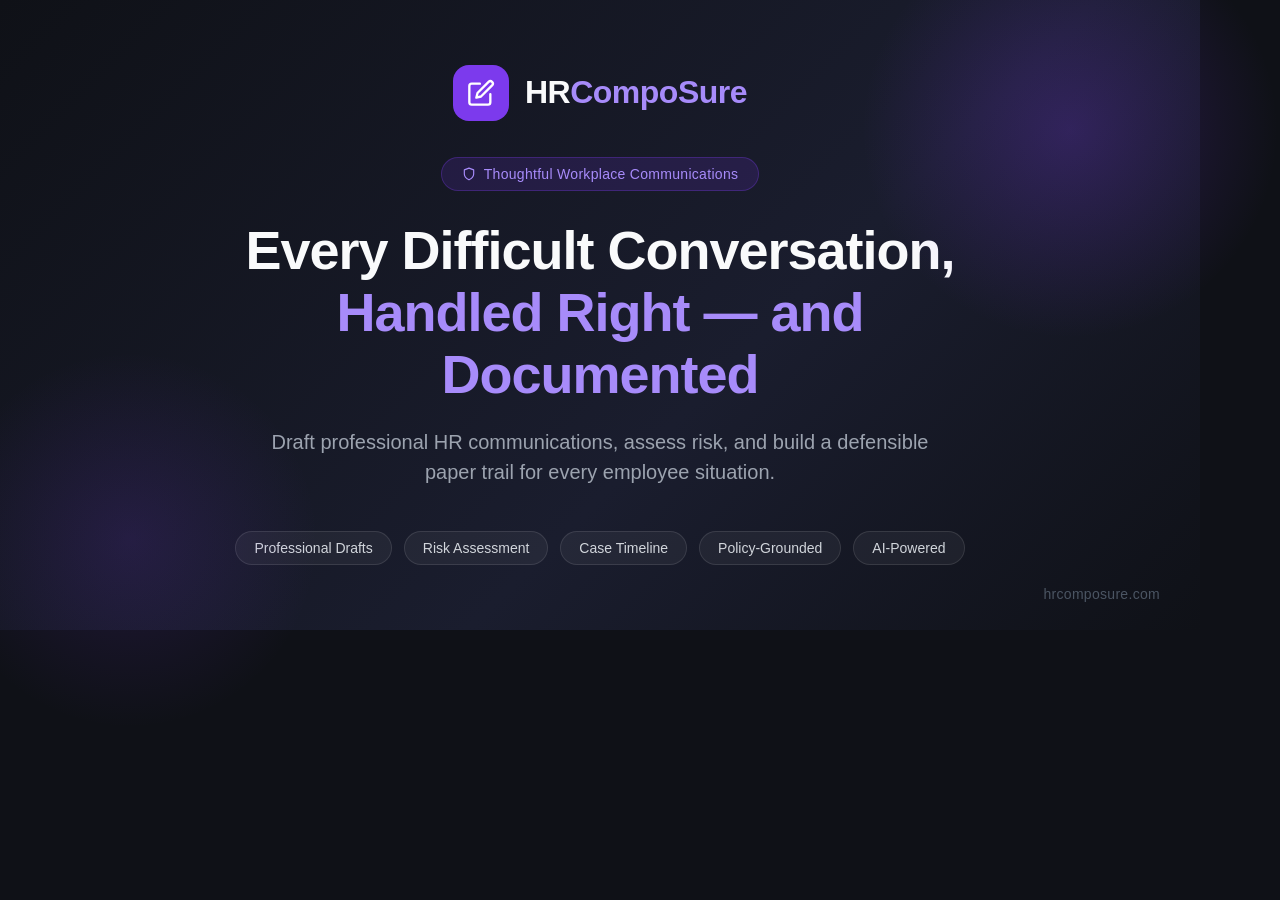
==== public/og-image.html @ e0397f3d "Add branded og-image and og-image template Co-Authored-By: Claude Sonnet 4.6 <noreply@anthropic.com>" ====
<!DOCTYPE html>
<html>
<head>
<meta charset="UTF-8" />
<style>
  * { margin: 0; padding: 0; box-sizing: border-box; }
  body {
    width: 1200px;
    height: 630px;
    overflow: hidden;
    font-family: -apple-system, BlinkMacSystemFont, 'Segoe UI', sans-serif;
    background: #0f1117;
    color: #f9fafb;
    display: flex;
    align-items: center;
    justify-content: center;
  }
  .card {
    width: 100%;
    height: 100%;
    background: linear-gradient(135deg, #0f1117 0%, #1a1d2e 60%, #0f1117 100%);
    display: flex;
    flex-direction: column;
    align-items: center;
    justify-content: center;
    position: relative;
    padding: 60px;
  }
  /* Decorative blobs */
  .blob1 {
    position: absolute;
    top: -80px;
    right: -80px;
    width: 420px;
    height: 420px;
    border-radius: 50%;
    background: radial-gradient(circle, rgba(124,58,237,0.25) 0%, transparent 70%);
  }
  .blob2 {
    position: absolute;
    bottom: -100px;
    left: -60px;
    width: 380px;
    height: 380px;
    border-radius: 50%;
    background: radial-gradient(circle, rgba(124,58,237,0.15) 0%, transparent 70%);
  }
  .logo-row {
    display: flex;
    align-items: center;
    gap: 16px;
    margin-bottom: 36px;
  }
  .logo-icon {
    width: 56px;
    height: 56px;
    background: #7c3aed;
    border-radius: 16px;
    display: flex;
    align-items: center;
    justify-content: center;
  }
  .logo-text {
    font-size: 32px;
    font-weight: 700;
    letter-spacing: -0.5px;
  }
  .logo-text span { color: #a78bfa; }
  .tagline-badge {
    display: inline-flex;
    align-items: center;
    gap: 8px;
    background: rgba(124,58,237,0.15);
    border: 1px solid rgba(124,58,237,0.3);
    border-radius: 100px;
    padding: 8px 20px;
    font-size: 14px;
    color: #a78bfa;
    font-weight: 500;
    letter-spacing: 0.3px;
    margin-bottom: 28px;
  }
  .headline {
    font-size: 54px;
    font-weight: 700;
    text-align: center;
    line-height: 1.15;
    letter-spacing: -1px;
    max-width: 820px;
    margin-bottom: 22px;
  }
  .headline span { color: #a78bfa; }
  .sub {
    font-size: 20px;
    color: #9ca3af;
    text-align: center;
    max-width: 680px;
    line-height: 1.5;
    margin-bottom: 44px;
  }
  .pills {
    display: flex;
    gap: 12px;
    flex-wrap: wrap;
    justify-content: center;
  }
  .pill {
    background: rgba(255,255,255,0.05);
    border: 1px solid rgba(255,255,255,0.1);
    border-radius: 100px;
    padding: 8px 18px;
    font-size: 14px;
    color: #d1d5db;
    font-weight: 500;
  }
  .domain {
    position: absolute;
    bottom: 28px;
    right: 40px;
    font-size: 14px;
    color: #4b5563;
    letter-spacing: 0.3px;
  }
</style>
</head>
<body>
<div class="card">
  <div class="blob1"></div>
  <div class="blob2"></div>

  <div class="logo-row">
    <div class="logo-icon">
      <svg width="28" height="28" viewBox="0 0 24 24" fill="none" stroke="white" stroke-width="2" stroke-linecap="round" stroke-linejoin="round">
        <path d="M11 4H4a2 2 0 0 0-2 2v14a2 2 0 0 0 2 2h14a2 2 0 0 0 2-2v-7"/>
        <path d="M18.5 2.5a2.121 2.121 0 0 1 3 3L12 15l-4 1 1-4 9.5-9.5z"/>
      </svg>
    </div>
    <div class="logo-text">HR<span>CompoSure</span></div>
  </div>

  <div class="tagline-badge">
    <svg width="14" height="14" viewBox="0 0 24 24" fill="none" stroke="currentColor" stroke-width="2" stroke-linecap="round" stroke-linejoin="round"><path d="M12 22s8-4 8-10V5l-8-3-8 3v7c0 6 8 10 8 10z"/></svg>
    Thoughtful Workplace Communications
  </div>

  <h1 class="headline">Every Difficult Conversation,<br/><span>Handled Right — and Documented</span></h1>

  <p class="sub">Draft professional HR communications, assess risk, and build a defensible paper trail for every employee situation.</p>

  <div class="pills">
    <div class="pill">Professional Drafts</div>
    <div class="pill">Risk Assessment</div>
    <div class="pill">Case Timeline</div>
    <div class="pill">Policy-Grounded</div>
    <div class="pill">AI-Powered</div>
  </div>

  <div class="domain">hrcomposure.com</div>
</div>
</body>
</html>
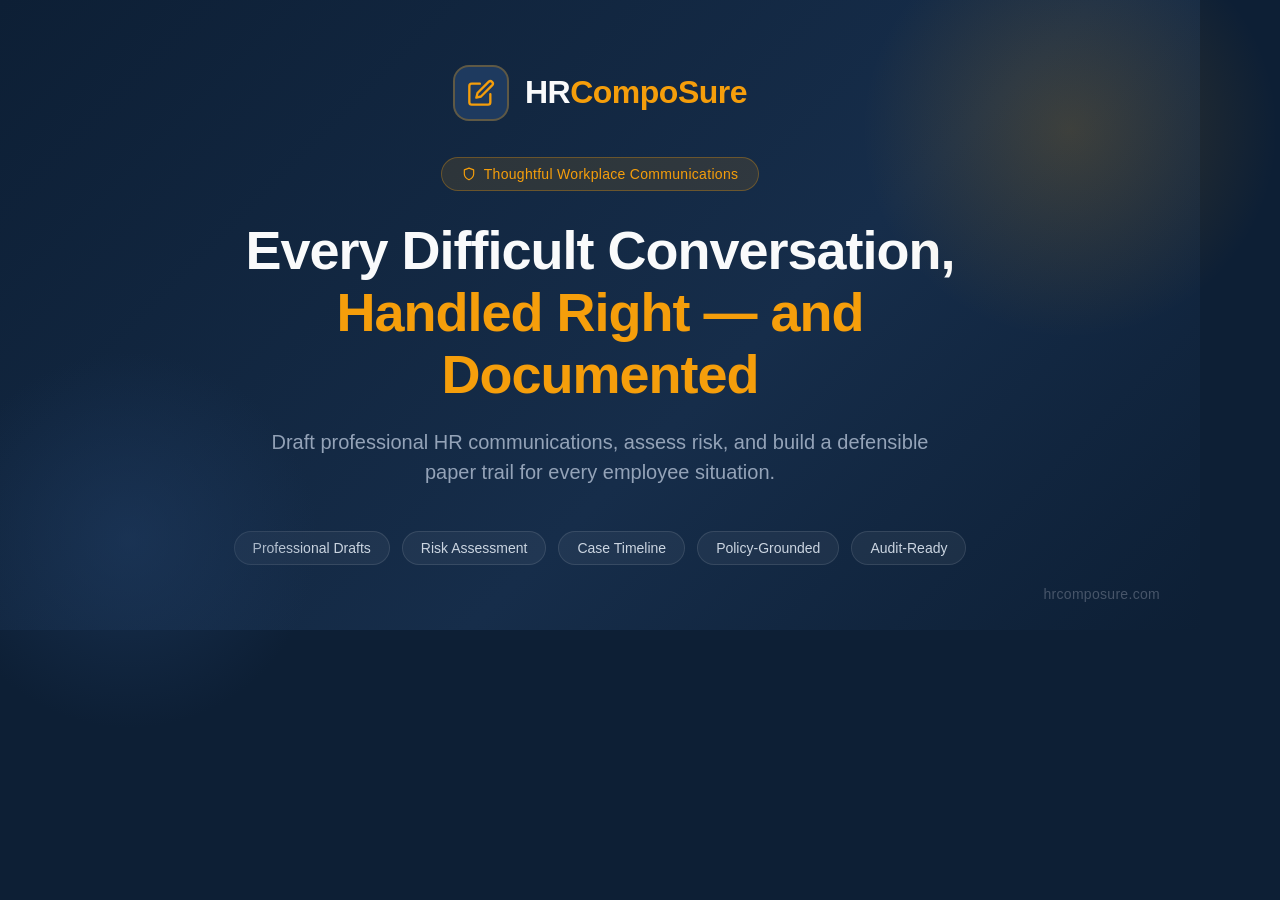
==== commit d0de2561: "Update og-image to match brand colours (navy + amber) Co-Authored-By: Claude Sonnet 4.6 <noreply@ant" ====
--- a/public/og-image.html
+++ b/public/og-image.html
@@ -9,7 +9,7 @@
     height: 630px;
     overflow: hidden;
     font-family: -apple-system, BlinkMacSystemFont, 'Segoe UI', sans-serif;
-    background: #0f1117;
+    background: #0d1f35;
     color: #f9fafb;
     display: flex;
     align-items: center;
@@ -18,7 +18,7 @@
   .card {
     width: 100%;
     height: 100%;
-    background: linear-gradient(135deg, #0f1117 0%, #1a1d2e 60%, #0f1117 100%);
+    background: linear-gradient(135deg, #0d1f35 0%, #162d4a 60%, #0d1f35 100%);
     display: flex;
     flex-direction: column;
     align-items: center;
@@ -26,7 +26,6 @@
     position: relative;
     padding: 60px;
   }
-  /* Decorative blobs */
   .blob1 {
     position: absolute;
     top: -80px;
@@ -34,7 +33,7 @@
     width: 420px;
     height: 420px;
     border-radius: 50%;
-    background: radial-gradient(circle, rgba(124,58,237,0.25) 0%, transparent 70%);
+    background: radial-gradient(circle, rgba(245,158,11,0.18) 0%, transparent 70%);
   }
   .blob2 {
     position: absolute;
@@ -43,7 +42,7 @@
     width: 380px;
     height: 380px;
     border-radius: 50%;
-    background: radial-gradient(circle, rgba(124,58,237,0.15) 0%, transparent 70%);
+    background: radial-gradient(circle, rgba(30,58,95,0.6) 0%, transparent 70%);
   }
   .logo-row {
     display: flex;
@@ -54,7 +53,8 @@
   .logo-icon {
     width: 56px;
     height: 56px;
-    background: #7c3aed;
+    background: #1e3a5f;
+    border: 2px solid rgba(245,158,11,0.3);
     border-radius: 16px;
     display: flex;
     align-items: center;
@@ -64,18 +64,19 @@
     font-size: 32px;
     font-weight: 700;
     letter-spacing: -0.5px;
+    color: #f9fafb;
   }
-  .logo-text span { color: #a78bfa; }
+  .logo-text span { color: #f59e0b; }
   .tagline-badge {
     display: inline-flex;
     align-items: center;
     gap: 8px;
-    background: rgba(124,58,237,0.15);
-    border: 1px solid rgba(124,58,237,0.3);
+    background: rgba(245,158,11,0.12);
+    border: 1px solid rgba(245,158,11,0.3);
     border-radius: 100px;
     padding: 8px 20px;
     font-size: 14px;
-    color: #a78bfa;
+    color: #f59e0b;
     font-weight: 500;
     letter-spacing: 0.3px;
     margin-bottom: 28px;
@@ -88,11 +89,12 @@
     letter-spacing: -1px;
     max-width: 820px;
     margin-bottom: 22px;
+    color: #f9fafb;
   }
-  .headline span { color: #a78bfa; }
+  .headline span { color: #f59e0b; }
   .sub {
     font-size: 20px;
-    color: #9ca3af;
+    color: #94a3b8;
     text-align: center;
     max-width: 680px;
     line-height: 1.5;
@@ -110,7 +112,7 @@
     border-radius: 100px;
     padding: 8px 18px;
     font-size: 14px;
-    color: #d1d5db;
+    color: #cbd5e1;
     font-weight: 500;
   }
   .domain {
@@ -118,7 +120,7 @@
     bottom: 28px;
     right: 40px;
     font-size: 14px;
-    color: #4b5563;
+    color: #475569;
     letter-spacing: 0.3px;
   }
 </style>
@@ -130,7 +132,7 @@
 
   <div class="logo-row">
     <div class="logo-icon">
-      <svg width="28" height="28" viewBox="0 0 24 24" fill="none" stroke="white" stroke-width="2" stroke-linecap="round" stroke-linejoin="round">
+      <svg width="28" height="28" viewBox="0 0 24 24" fill="none" stroke="#f59e0b" stroke-width="2" stroke-linecap="round" stroke-linejoin="round">
         <path d="M11 4H4a2 2 0 0 0-2 2v14a2 2 0 0 0 2 2h14a2 2 0 0 0 2-2v-7"/>
         <path d="M18.5 2.5a2.121 2.121 0 0 1 3 3L12 15l-4 1 1-4 9.5-9.5z"/>
       </svg>
@@ -152,7 +154,7 @@
     <div class="pill">Risk Assessment</div>
     <div class="pill">Case Timeline</div>
     <div class="pill">Policy-Grounded</div>
-    <div class="pill">AI-Powered</div>
+    <div class="pill">Audit-Ready</div>
   </div>
 
   <div class="domain">hrcomposure.com</div>
